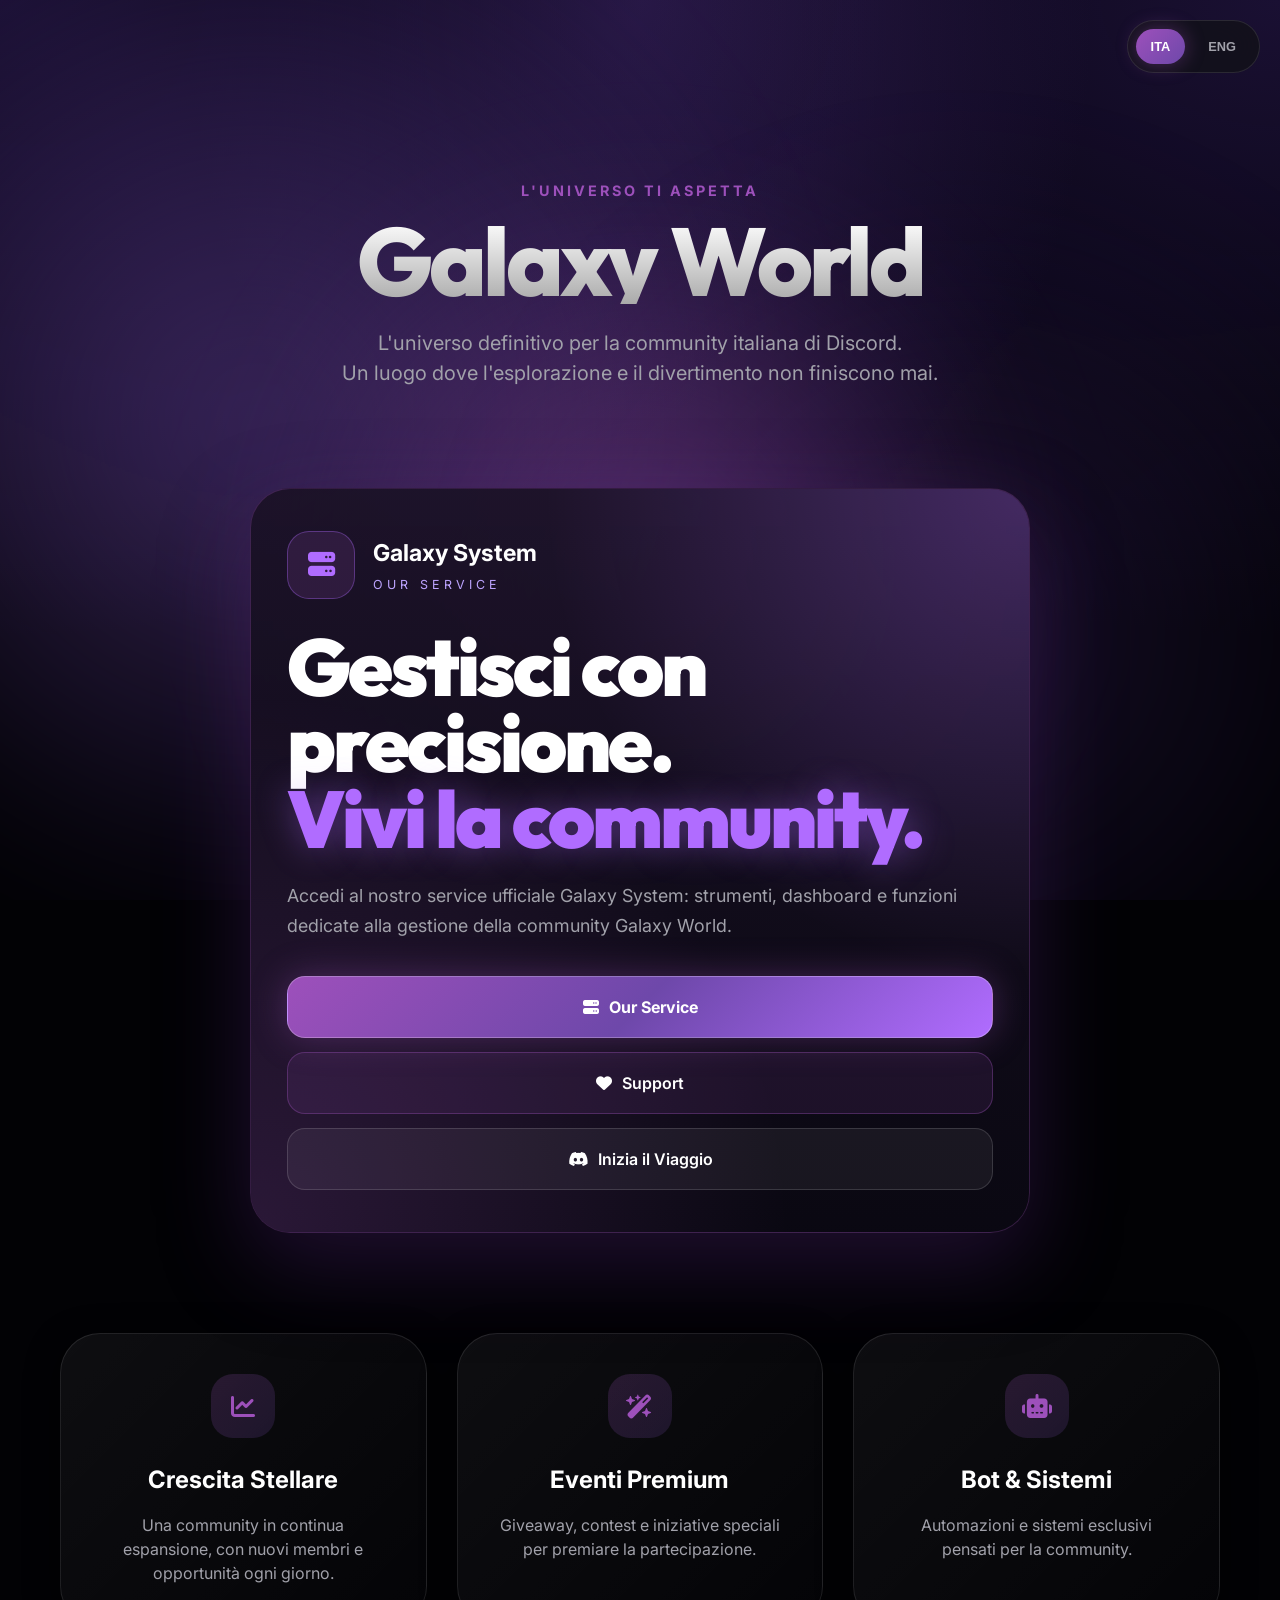
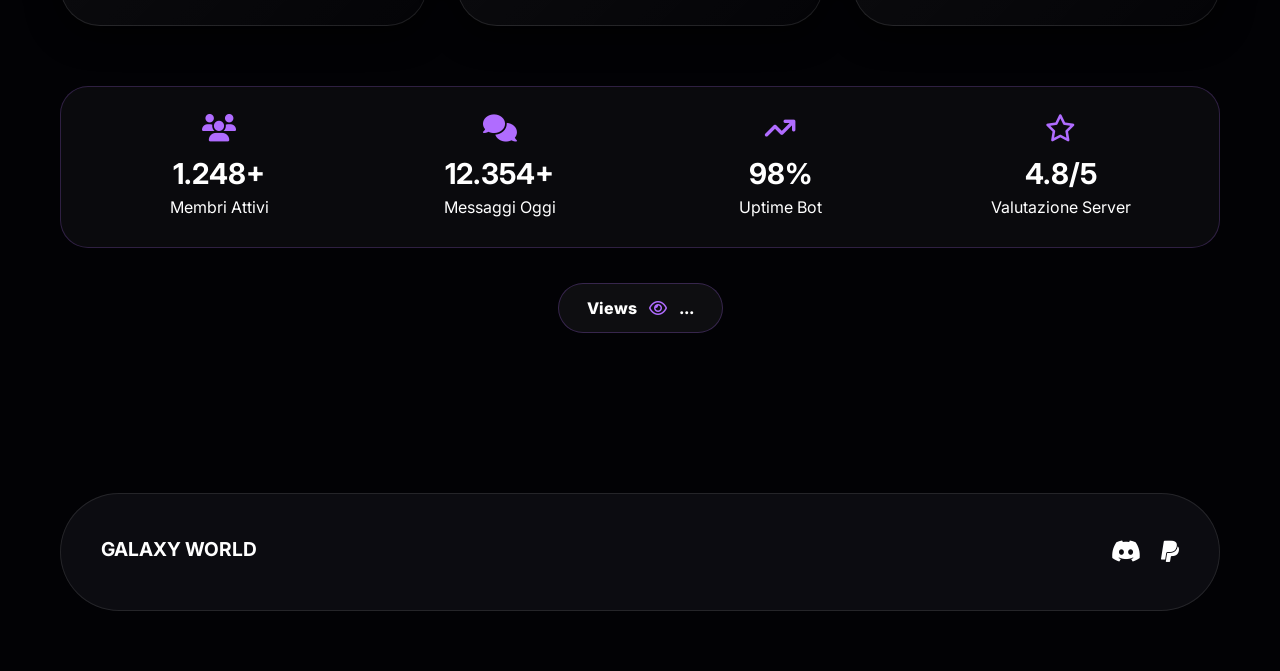
==== index.html @ 4df80464 "Update index.html" ====
<!DOCTYPE html>
<html lang="it">
<head>
    <meta charset="utf-8"/>
    <title>Galaxy World | Discord Community</title>

    <meta name="description" content="Community Discord italiana: esplora l'universo di Galaxy World.">
    <meta name="viewport" content="width=device-width,initial-scale=1,maximum-scale=1"/>
    <meta name="theme-color" content="#9d50bb"/>

    <link rel="stylesheet" href="https://cdnjs.cloudflare.com/ajax/libs/font-awesome/6.4.0/css/all.min.css"/>
    <link rel="stylesheet" href="css/style.css"/>

    <style>
        .lang-switch {
            position: fixed;
            top: 20px;
            right: 20px;
            z-index: 9999;
            display: flex;
            gap: 8px;
            padding: 8px;
            border-radius: 999px;
            background: rgba(18,18,23,0.75);
            border: 1px solid rgba(255,255,255,0.1);
            backdrop-filter: blur(25px);
            -webkit-backdrop-filter: blur(25px);
        }

        .lang-switch button {
            border: none;
            cursor: pointer;
            padding: 10px 15px;
            border-radius: 999px;
            background: transparent;
            color: var(--apple-text-muted);
            font-weight: 800;
            font-size: 0.8rem;
            transition: 0.3s ease;
        }

        .lang-switch button.active {
            background: linear-gradient(135deg,#9d50bb,#6e48aa);
            color: white;
            box-shadow: 0 0 20px rgba(157,80,187,0.4);
        }

        .service-card {
            padding: 42px 36px;
            border-radius: 40px;
            border: 1px solid rgba(157,80,187,0.28);
            max-width: 780px;
            margin: 0 auto;
            position: relative;
            overflow: hidden;
            background: linear-gradient(180deg, rgba(27,18,39,0.94), rgba(10,8,18,0.98));
            box-shadow: 0 30px 90px rgba(90,40,130,0.35);
        }

        .service-card::before {
            content: "";
            position: absolute;
            inset: 0;
            background:
                radial-gradient(circle at top right, rgba(176,108,255,0.28), transparent 45%),
                radial-gradient(circle at bottom left, rgba(157,80,187,0.22), transparent 50%);
            pointer-events: none;
        }

        .service-inner {
            position: relative;
            z-index: 2;
        }

        .service-head {
            display: flex;
            align-items: center;
            gap: 18px;
            margin-bottom: 30px;
        }

        .service-icon {
            width: 68px;
            height: 68px;
            border-radius: 22px;
            display: flex;
            align-items: center;
            justify-content: center;
            background: rgba(157,80,187,0.16);
            border: 1px solid rgba(176,108,255,0.35);
        }

        .service-icon i {
            font-size: 1.7rem;
            color: #b06cff;
        }

        .service-kicker {
            margin-top: 5px;
            color: #bda4ff;
            text-transform: uppercase;
            letter-spacing: 4px;
            font-size: 0.78rem;
        }

        .service-title {
            font-family: 'Outfit', sans-serif;
            font-size: clamp(2.6rem, 8vw, 5rem);
            line-height: 0.95;
            font-weight: 900;
            letter-spacing: -3px;
            margin-bottom: 24px;
        }

        .service-title span {
            color: #b06cff;
            text-shadow: 0 0 35px rgba(176,108,255,0.45);
        }

        .service-text {
            color: var(--apple-text-muted);
            font-size: 1.12rem;
            line-height: 1.7;
            margin-bottom: 34px;
        }

        .service-buttons {
            display: grid;
            gap: 14px;
        }

        .service-btn {
            width: 100%;
            justify-content: center;
            padding: 18px 24px;
            font-size: 1rem;
            border-radius: 18px;
        }

        .service-main {
            background: linear-gradient(135deg,#9d50bb,#6e48aa,#b06cff);
            border: 1px solid rgba(255,255,255,0.25);
            box-shadow: 0 0 35px rgba(157,80,187,0.35);
        }

        .stats-bar {
            margin-top: 60px;
            padding: 28px;
            border-radius: 28px;
            display: grid;
            grid-template-columns: repeat(auto-fit,minmax(160px,1fr));
            gap: 20px;
            border: 1px solid rgba(176,108,255,0.22);
            background: rgba(255,255,255,0.035);
        }

        .stat-item {
            text-align: center;
            color: white;
        }

        .stat-item i {
            color: #b06cff;
            font-size: 1.7rem;
            margin-bottom: 10px;
        }

        .stat-item strong {
            display: block;
            font-size: 1.8rem;
        }

        .views-pill {
            margin: 35px auto 0;
            width: fit-content;
            padding: 12px 28px;
            border-radius: 999px;
            background: rgba(255,255,255,0.05);
            border: 1px solid rgba(176,108,255,0.25);
            color: white;
            display: flex;
            align-items: center;
            gap: 12px;
            font-weight: 800;
        }

        @media (max-width:768px) {
            .lang-switch {
                top: 14px;
                right: 14px;
            }

            .service-card {
                padding: 34px 24px;
            }

            .service-title {
                letter-spacing: -2px;
            }
        }
    </style>
</head>

<body>

    <!-- Language Switch -->
    <div class="lang-switch">
        <button id="lang-it" class="active">ITA</button>
        <button id="lang-en">ENG</button>
    </div>

    <!-- Background -->
    <div class="bg-mesh">
        <div class="bg-circle circle-1"></div>
        <div class="bg-circle circle-2"></div>
        <div class="bg-circle circle-3"></div>
    </div>

    <main class="container">

        <!-- HERO -->
        <section class="text-center mt-100 fade-up" style="animation-delay:0.3s;padding-top:80px;">

            <p id="hero-kicker"
               style="color:var(--apple-purple);font-weight:700;text-transform:uppercase;letter-spacing:3px;font-size:0.9rem;margin-bottom:1rem;">
                L'universo ti aspetta
            </p>

            <h1>Galaxy World</h1>

            <p id="hero-lead" class="lead">
                L'universo definitivo per la community italiana di Discord.
                <br>
                Un luogo dove l'esplorazione e il divertimento non finiscono mai.
            </p>
        </section>

        <!-- SERVICE -->
        <section class="mt-100 fade-up" style="animation-delay:0.4s;">

            <div class="service-card">

                <div class="service-inner">

                    <div class="service-head">

                        <div class="service-icon">
                            <i class="fa-solid fa-server"></i>
                        </div>

                        <div>
                            <h3 style="font-size:1.45rem;margin:0;">Galaxy System</h3>
                            <p class="service-kicker">Our Service</p>
                        </div>

                    </div>

                    <h2 id="service-title" class="service-title">
                        Gestisci con precisione.
                        <br>
                        <span>Vivi la community.</span>
                    </h2>

                    <p id="service-text" class="service-text">
                        Accedi al nostro service ufficiale Galaxy System:
                        strumenti, dashboard e funzioni dedicate alla gestione della community Galaxy World.
                    </p>

                    <div class="service-buttons">

                        <a href="https://galaxy-system.thetubes.net"
                           target="_blank"
                           class="btn-primary service-btn service-main">

                            <i class="fa-solid fa-server" style="margin-right:10px;"></i>
                            Our Service
                        </a>

                        <a href="donazioni.html"
                           class="btn-secondary service-btn"
                           style="background:rgba(157,80,187,0.12);border:1px solid rgba(157,80,187,0.35);">

                            <i class="fa-solid fa-heart" style="margin-right:10px;"></i>
                            Support
                        </a>

                        <a id="journey-btn"
                           href="https://discord.gg/KxhZWFJvDE"
                           class="btn-secondary service-btn"
                           style="background:rgba(255,255,255,0.06);border:1px solid rgba(255,255,255,0.14);">

                            <i class="fa-brands fa-discord" style="margin-right:10px;"></i>
                            Inizia il Viaggio
                        </a>

                    </div>

                </div>

            </div>

        </section>

        <!-- FEATURES -->
        <section class="mt-100 fade-up" style="animation-delay:0.5s;padding-bottom:100px;">

            <div style="display:grid;grid-template-columns:repeat(auto-fit,minmax(300px,1fr));gap:30px;">

                <div class="glass-premium feature-card">

                    <div class="icon-wrapper">
                        <i class="fa-solid fa-chart-line"></i>
                    </div>

                    <h3 id="feature-1-title" style="font-size:1.5rem;margin-bottom:15px;">
                        Crescita Stellare
                    </h3>

                    <p id="feature-1-text" style="color:var(--apple-text-muted);">
                        Una community in continua espansione, con nuovi membri e opportunità ogni giorno.
                    </p>

                </div>

                <div class="glass-premium feature-card">

                    <div class="icon-wrapper">
                        <i class="fa-solid fa-wand-magic-sparkles"></i>
                    </div>

                    <h3 id="feature-2-title" style="font-size:1.5rem;margin-bottom:15px;">
                        Eventi Premium
                    </h3>

                    <p id="feature-2-text" style="color:var(--apple-text-muted);">
                        Giveaway, contest e iniziative speciali per premiare la partecipazione.
                    </p>

                </div>

                <div class="glass-premium feature-card">

                    <div class="icon-wrapper">
                        <i class="fa-solid fa-robot"></i>
                    </div>

                    <h3 id="feature-3-title" style="font-size:1.5rem;margin-bottom:15px;">
                        Bot & Sistemi
                    </h3>

                    <p id="feature-3-text" style="color:var(--apple-text-muted);">
                        Automazioni e sistemi esclusivi pensati per la community.
                    </p>

                </div>

            </div>

            <!-- STATS -->
            <div class="stats-bar">

                <div class="stat-item">
                    <i class="fa-solid fa-users"></i>
                    <strong>1.248+</strong>
                    <span id="stat-members">Membri Attivi</span>
                </div>

                <div class="stat-item">
                    <i class="fa-solid fa-comments"></i>
                    <strong>12.354+</strong>
                    <span id="stat-messages">Messaggi Oggi</span>
                </div>

                <div class="stat-item">
                    <i class="fa-solid fa-arrow-trend-up"></i>
                    <strong>98%</strong>
                    <span id="stat-uptime">Uptime Bot</span>
                </div>

                <div class="stat-item">
                    <i class="fa-regular fa-star"></i>
                    <strong>4.8/5</strong>
                    <span id="stat-rating">Valutazione Server</span>
                </div>

            </div>

            <!-- VIEWS -->
            <div class="views-pill">
                <span>Views</span>

                <i class="fa-regular fa-eye" style="color:#b06cff;"></i>

                <span id="busuanzi_container_site_pv">
                    <span id="busuanzi_value_site_pv">...</span>
                </span>
            </div>

        </section>

    </main>

    <!-- FOOTER -->
    <footer class="fade-up" style="animation-delay:0.7s;padding:60px 0;">

        <div class="container">

            <div class="glass"
                 style="padding:40px;display:flex;justify-content:space-between;align-items:center;flex-wrap:wrap;gap:20px;">

                <div>
                    <h4 style="font-size:1.2rem;margin-bottom:5px;">GALAXY WORLD</h4>
                </div>

                <div style="display:flex;gap:20px;">

                    <a href="https://discord.gg/KxhZWFJvDE"
                       style="color:white;font-size:1.5rem;">
                        <i class="fa-brands fa-discord"></i>
                    </a>

                    <a href="https://paypal.me/giovannipasulo"
                       style="color:white;font-size:1.5rem;">
                        <i class="fa-brands fa-paypal"></i>
                    </a>

                </div>

            </div>

        </div>

    </footer>

    <!-- GAME -->
    <div id="game-container" class="game-overlay">

        <canvas id="game-canvas"></canvas>

        <div id="game-modal" class="glass-premium">
            <h2>GAME OVER</h2>

            <p>Inserisci 3 lettere per la gloria:</p>

            <input type="text"
                   id="player-name"
                   maxlength="3"
                   placeholder="GXY">

            <button id="submit-score-btn" class="btn-primary">
                INVIA
            </button>
        </div>

    </div>

    <!-- BUSUANZI REAL VIEWS -->
    <script async src="//busuanzi.ibruce.info/busuanzi/2.3/busuanzi.pure.mini.js"></script>

    <script src="js/game.js?v=7"></script>

    <script>
        const translations = {
            it: {
                kicker: "L'universo ti aspetta",
                lead: "L'universo definitivo per la community italiana di Discord.<br>Un luogo dove l'esplorazione e il divertimento non finiscono mai.",
                serviceTitle: "Gestisci con precisione.<br><span>Vivi la community.</span>",
                serviceText: "Accedi al nostro service ufficiale Galaxy System: strumenti, dashboard e funzioni dedicate alla gestione della community Galaxy World.",
                journey: '<i class="fa-brands fa-discord" style="margin-right:10px;"></i> Inizia il Viaggio',
                f1t: "Crescita Stellare",
                f1d: "Una community in continua espansione, con nuovi membri e opportunità ogni giorno.",
                f2t: "Eventi Premium",
                f2d: "Giveaway, contest e iniziative speciali per premiare la partecipazione.",
                f3t: "Bot & Sistemi",
                f3d: "Automazioni e sistemi esclusivi pensati per la community.",
                members: "Membri Attivi",
                messages: "Messaggi Oggi",
                uptime: "Uptime Bot",
                rating: "Valutazione Server"
            },

            en: {
                kicker: "The universe is waiting",
                lead: "The ultimate universe for the Italian Discord community.<br>A place where exploration and fun never end.",
                serviceTitle: "Manage with precision.<br><span>Live the community.</span>",
                serviceText: "Access our official Galaxy System service: tools, dashboards and exclusive functions for managing the Galaxy World community.",
                journey: '<i class="fa-brands fa-discord" style="margin-right:10px;"></i> Start the Journey',
                f1t: "Stellar Growth",
                f1d: "A constantly expanding community with new members and opportunities every day.",
                f2t: "Premium Events",
                f2d: "Giveaways, contests and special initiatives to reward participation.",
                f3t: "Bots & Systems",
                f3d: "Automations and exclusive systems designed for the community.",
                members: "Active Members",
                messages: "Messages Today",
                uptime: "Bot Uptime",
                rating: "Server Rating"
            }
        };

        function setLanguage(lang) {
            localStorage.setItem('galaxy_lang', lang);

            document.getElementById('lang-it').classList.toggle('active', lang === 'it');
            document.getElementById('lang-en').classList.toggle('active', lang === 'en');

            const t = translations[lang];

            document.getElementById('hero-kicker').innerHTML = t.kicker;
            document.getElementById('hero-lead').innerHTML = t.lead;
            document.getElementById('service-title').innerHTML = t.serviceTitle;
            document.getElementById('service-text').innerHTML = t.serviceText;
            document.getElementById('journey-btn').innerHTML = t.journey;

            document.getElementById('feature-1-title').innerHTML = t.f1t;
            document.getElementById('feature-1-text').innerHTML = t.f1d;

            document.getElementById('feature-2-title').innerHTML = t.f2t;
            document.getElementById('feature-2-text').innerHTML = t.f2d;

            document.getElementById('feature-3-title').innerHTML = t.f3t;
            document.getElementById('feature-3-text').innerHTML = t.f3d;

            document.getElementById('stat-members').innerHTML = t.members;
            document.getElementById('stat-messages').innerHTML = t.messages;
            document.getElementById('stat-uptime').innerHTML = t.uptime;
            document.getElementById('stat-rating').innerHTML = t.rating;
        }

        document.getElementById('lang-it').addEventListener('click', () => setLanguage('it'));
        document.getElementById('lang-en').addEventListener('click', () => setLanguage('en'));

        setLanguage(localStorage.getItem('galaxy_lang') || 'it');
    </script>

</body>
</html>
---- css/style.css ----
@import url('https://fonts.googleapis.com/css2?family=Inter:wght@300;400;500;600;700;800&family=Outfit:wght@400;600;800&display=swap');

:root {
    --apple-purple: #9d50bb;
    --apple-purple-vibrant: #6e48aa;
    --apple-purple-dark: #2d1b4e;
    --apple-bg: #020205;
    --apple-glass: rgba(18, 18, 23, 0.7);
    --apple-glass-border: rgba(255, 255, 255, 0.1);
    --apple-text-main: #ffffff;
    --apple-text-muted: #a1a1aa;
}

* {
    margin: 0;
    padding: 0;
    box-sizing: border-box;
}

body {
    background-color: var(--apple-bg);
    color: var(--apple-text-main);
    font-family: 'Inter', -apple-system, BlinkMacSystemFont, "Segoe UI", Roboto, Helvetica, Arial, sans-serif;
    overflow-x: hidden;
    line-height: 1.5;
}

/* Dynamic Mesh Background */
.bg-mesh {
    position: fixed;
    top: 0;
    left: 0;
    width: 100%;
    height: 100%;
    z-index: -1;
    overflow: hidden;
    background: radial-gradient(at 0% 0%, #1a1033 0, transparent 50%), 
                radial-gradient(at 50% 0%, #2d1b4e 0, transparent 50%), 
                radial-gradient(at 100% 0%, #1a1033 0, transparent 50%);
}

.bg-circle {
    position: absolute;
    border-radius: 50%;
    filter: blur(80px);
    opacity: 0.5;
    animation: liquid 20s infinite alternate ease-in-out;
}

.circle-1 {
    width: 80vw;
    height: 80vw;
    background: radial-gradient(circle, #6e48aa 0%, transparent 70%);
    top: -10%;
    left: -20%;
}

.circle-2 {
    width: 70vw;
    height: 70vw;
    background: radial-gradient(circle, #2d1b4e 0%, transparent 70%);
    bottom: -20%;
    right: -10%;
    animation-delay: -5s;
}

.circle-3 {
    width: 60vw;
    height: 60vw;
    background: radial-gradient(circle, #9d50bb 0%, transparent 70%);
    top: 20%;
    right: 20%;
    animation-delay: -10s;
}

@keyframes liquid {
    0% { transform: translate(0, 0) rotate(0deg) scale(1); }
    33% { transform: translate(5%, 10%) rotate(10deg) scale(1.1); }
    66% { transform: translate(-5%, 5%) rotate(-10deg) scale(0.9); }
    100% { transform: translate(0, 0) rotate(0deg) scale(1); }
}

/* Glassmorphism */
.glass {
    background: var(--apple-glass);
    backdrop-filter: blur(30px);
    -webkit-backdrop-filter: blur(30px);
    border: 1px solid var(--apple-glass-border);
    border-radius: 100px;
}

.glass-premium {
    background: linear-gradient(135deg, rgba(255, 255, 255, 0.05), rgba(255, 255, 255, 0.01));
    backdrop-filter: blur(40px);
    -webkit-backdrop-filter: blur(40px);
    border: 1px solid rgba(255, 255, 255, 0.1);
    box-shadow: 0 8px 32px 0 rgba(0, 0, 0, 0.8);
    border-radius: 40px;
}

/* Buttons */
.btn-primary {
    background: linear-gradient(135deg, var(--apple-purple), var(--apple-purple-vibrant));
    color: white;
    padding: 16px 36px;
    border-radius: 100px;
    font-weight: 700;
    text-decoration: none;
    display: inline-flex;
    align-items: center;
    justify-content: center;
    transition: all 0.4s cubic-bezier(0.16, 1, 0.3, 1);
    border: none;
    box-shadow: 0 10px 25px rgba(157, 80, 187, 0.4);
}

.btn-primary:hover {
    transform: translateY(-2px) scale(1.02);
    box-shadow: 0 8px 25px rgba(157, 80, 187, 0.5);
}

.btn-secondary {
    background: rgba(255, 255, 255, 0.05);
    color: white;
    padding: 16px 36px;
    border-radius: 100px;
    font-weight: 600;
    text-decoration: none;
    display: inline-flex;
    align-items: center;
    justify-content: center;
    transition: all 0.3s ease;
    border: 1px solid rgba(255, 255, 255, 0.1);
}

.btn-secondary:hover {
    background: rgba(255, 255, 255, 0.1);
    transform: translateY(-2px);
}

/* Animations */
.fade-up {
    animation: fadeUp 1s cubic-bezier(0.16, 1, 0.3, 1) forwards;
    opacity: 0;
}

@keyframes fadeUp {
    from { opacity: 0; transform: translateY(30px); }
    to { opacity: 1; transform: translateY(0); }
}

/* Header */
header {
    position: fixed;
    top: 20px;
    left: 50%;
    transform: translateX(-50%);
    width: auto;
    max-width: 95%;
    z-index: 1000;
}

.nav-pill {
    padding: 8px 12px 8px 32px;
    display: flex;
    justify-content: center;
    align-items: center;
    gap: 20px;
    background: linear-gradient(180deg, rgba(255, 255, 255, 0.08) 0%, rgba(255, 255, 255, 0.02) 100%);
    box-shadow: 0 10px 30px rgba(0, 0, 0, 0.5), inset 0 0 0 1px rgba(255, 255, 255, 0.05);
}

.nav-links a {
    color: var(--apple-text-muted);
    text-decoration: none;
    font-size: 14px;
    font-weight: 500;
    margin: 0 15px;
    transition: color 0.3s ease;
}

.nav-links a:hover {
    color: var(--apple-text-main);
}

.nav-links a i {
    margin-right: 6px;
    opacity: 0.8;
}

/* Typography */
h1 {
    font-family: 'Outfit', sans-serif;
    font-size: clamp(3rem, 10vw, 6rem);
    font-weight: 800;
    line-height: 0.9;
    letter-spacing: -0.04em;
    margin-bottom: 24px;
    background: linear-gradient(180deg, #fff 0%, #aaa 100%);
    -webkit-background-clip: text;
    -webkit-text-fill-color: transparent;
}

p.lead {
    font-size: 1.25rem;
    color: var(--apple-text-muted);
    max-width: 600px;
    margin: 0 auto 40px;
    font-weight: 400;
}

/* Cards */
.feature-card {
    padding: 40px;
    text-align: center;
    transition: all 0.4s cubic-bezier(0.16, 1, 0.3, 1);
}

.feature-card:hover {
    transform: translateY(-10px) scale(1.02);
    border-color: rgba(255, 255, 255, 0.2);
}

.icon-wrapper {
    width: 64px;
    height: 64px;
    background: linear-gradient(135deg, rgba(157, 80, 187, 0.2), rgba(110, 72, 170, 0.2));
    border-radius: 22px;
    display: flex;
    align-items: center;
    justify-content: center;
    margin: 0 auto 24px;
    color: #9d50bb;
    font-size: 24px;
}

/* Utilities */
.container {
    max-width: 1200px;
    margin: 0 auto;
    padding: 0 20px;
}

.text-center { text-align: center; }
.mt-100 { margin-top: 100px; }
.mb-20 { margin-bottom: 20px; }

/* Responsive */
@media (max-width: 768px) {
    .nav-links { display: none; }
    h1 { font-size: 4rem; }
}

/* Secret Minigame */
.game-overlay {
    position: fixed;
    top: 0;
    left: 0;
    width: 100%;
    height: 100%;
    background: #020205;
    z-index: 2000;
    display: none;
    flex-direction: column;
}

.game-overlay.active {
    display: flex;
}

#game-canvas {
    width: 100%;
    height: 100%;
    display: block;
}

.game-controls-hint {
    position: absolute;
    bottom: 40px;
    left: 50%;
    transform: translateX(-50%);
    background: rgba(157, 80, 187, 0.1);
    backdrop-filter: blur(10px);
    padding: 20px 40px;
    border-radius: 30px;
    border: 1px solid rgba(255, 255, 255, 0.1);
    text-align: center;
    pointer-events: none;
    z-index: 2001;
}

.game-controls-hint p {
    margin: 5px 0;
    font-size: 0.8rem;
    letter-spacing: 1px;
    color: var(--apple-text-muted);
}

.game-controls-hint b {
    color: var(--apple-purple);
}

#game-modal {
    position: absolute;
    top: 50%;
    left: 50%;
    transform: translate(-50%, -50%);
    padding: 40px;
    text-align: center;
    display: none;
    z-index: 2005;
    width: 300px;
}

#game-modal.active {
    display: block;
}

#game-modal h2 {
    font-family: 'Outfit', sans-serif;
    color: var(--apple-purple);
    margin-bottom: 10px;
}

#game-modal input {
    background: rgba(255, 255, 255, 0.05);
    border: 1px solid rgba(255, 255, 255, 0.1);
    color: white;
    padding: 10px;
    width: 80px;
    text-align: center;
    font-size: 1.5rem;
    margin: 20px 0;
    text-transform: uppercase;
    border-radius: 10px;
}

#game-modal button {
    width: 100%;
}

@keyframes live-pulse {
    0% { transform: scale(1); opacity: 1; box-shadow: 0 0 0 0 rgba(46, 204, 113, 0.4); }
    70% { transform: scale(1.1); opacity: 0.8; box-shadow: 0 0 0 8px rgba(46, 204, 113, 0); }
    100% { transform: scale(1); opacity: 1; box-shadow: 0 0 0 0 rgba(46, 204, 113, 0); }
}

.live-dot-active {
    animation: live-pulse 2s infinite;
}
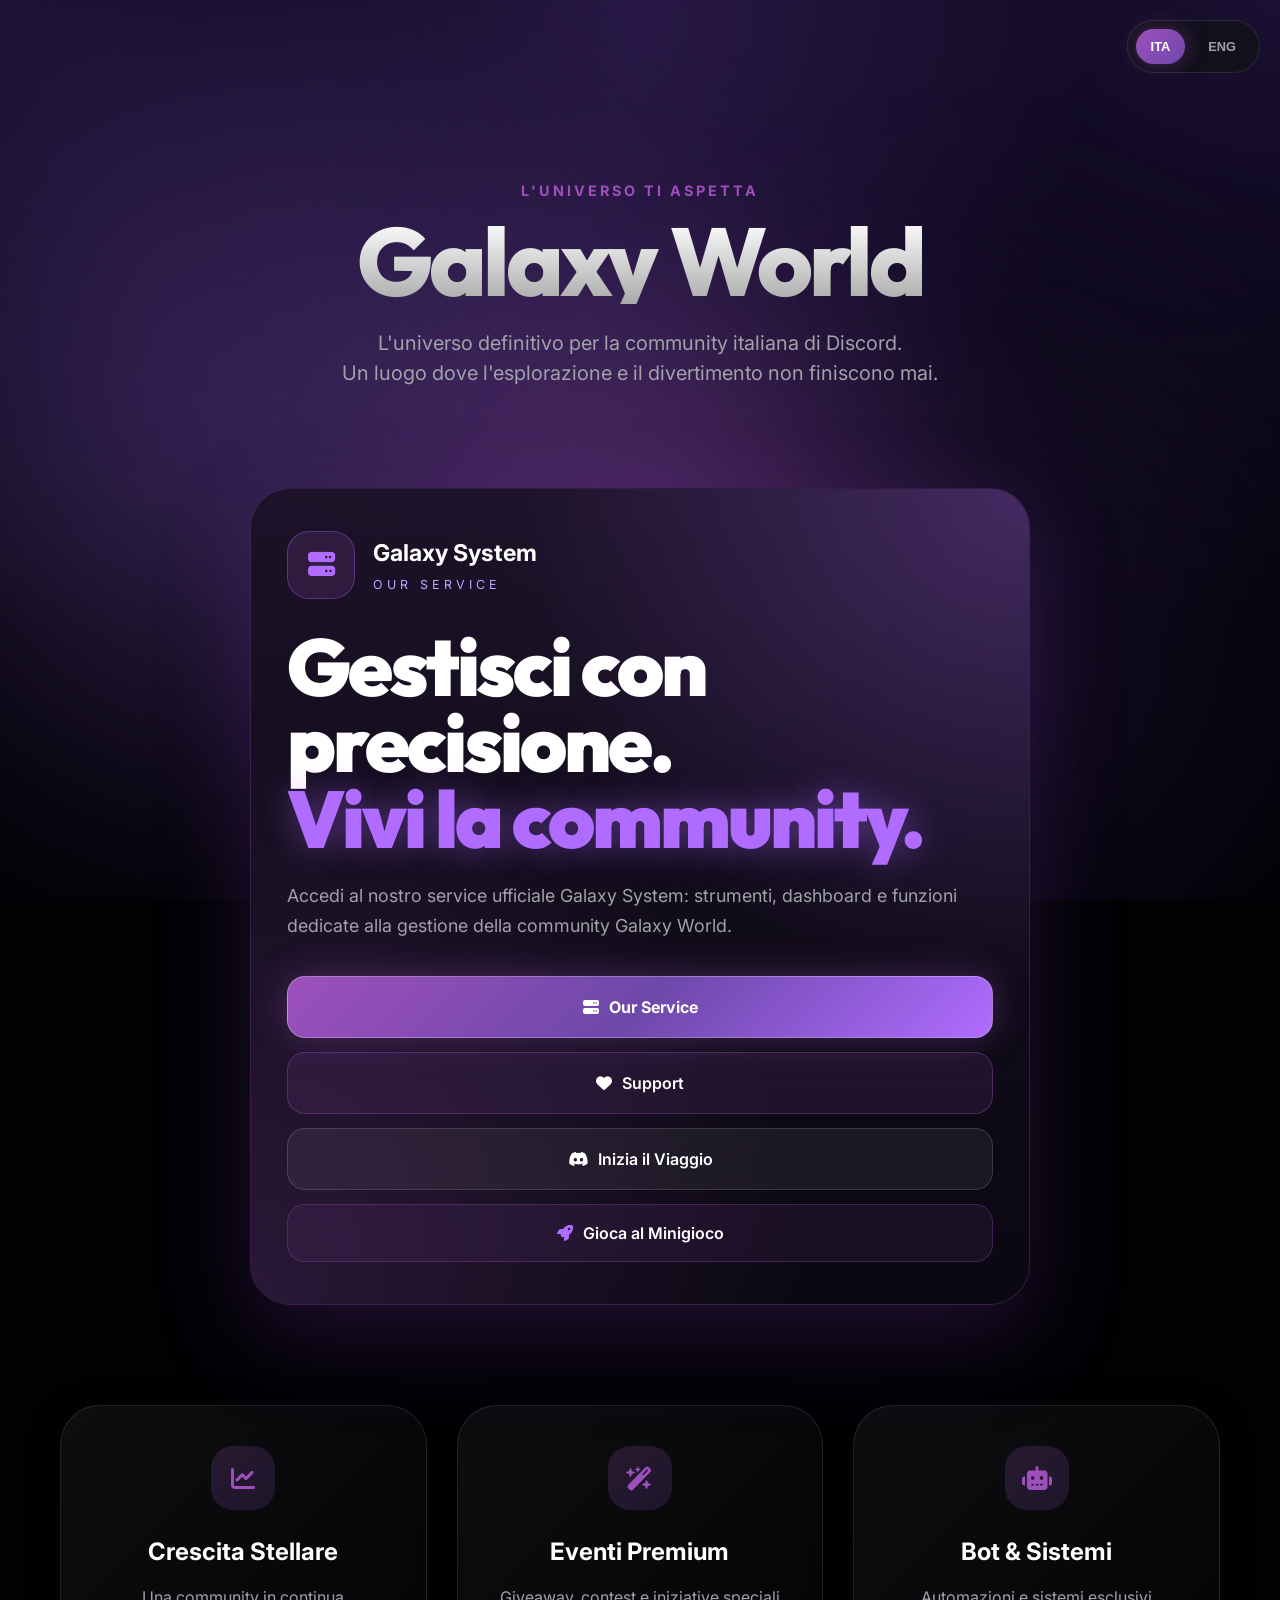
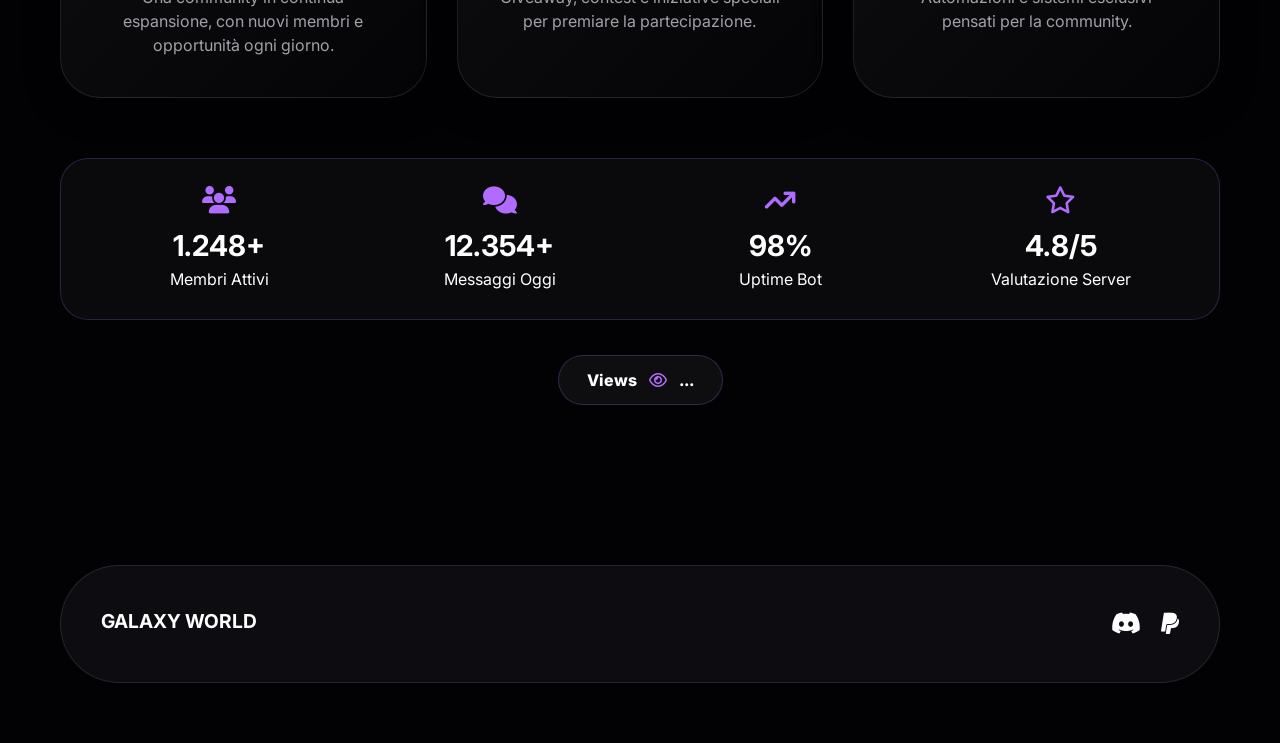
==== commit b58b7204: "feat: add visible minigame button to service card" ====
--- a/index.html
+++ b/index.html
@@ -292,6 +292,14 @@
                             <i class="fa-brands fa-discord" style="margin-right:10px;"></i>
                             Inizia il Viaggio
                         </a>
+
+                        <button
+                            onclick="document.getElementById('game-container').classList.add('active'); if(!window._gameStarted){window._gameStarted=true; new SpaceGame('game-canvas').start();}"
+                            class="btn-secondary service-btn"
+                            style="background:rgba(157,80,187,0.1);border:1px solid rgba(157,80,187,0.3);cursor:pointer;font-family:inherit;font-size:1rem;color:white;">
+                            <i class="fa-solid fa-rocket" style="margin-right:10px;color:#b06cff;"></i>
+                            <span id="game-btn-label">Gioca al Minigioco</span>
+                        </button>
 
                     </div>
 
@@ -476,7 +484,8 @@
                 members: "Membri Attivi",
                 messages: "Messaggi Oggi",
                 uptime: "Uptime Bot",
-                rating: "Valutazione Server"
+                rating: "Valutazione Server",
+                game: "Gioca al Minigioco"
             },
 
             en: {
@@ -494,7 +503,8 @@
                 members: "Active Members",
                 messages: "Messages Today",
                 uptime: "Bot Uptime",
-                rating: "Server Rating"
+                rating: "Server Rating",
+                game: "Play Minigame"
             }
         };
 
@@ -511,6 +521,7 @@
             document.getElementById('service-title').innerHTML = t.serviceTitle;
             document.getElementById('service-text').innerHTML = t.serviceText;
             document.getElementById('journey-btn').innerHTML = t.journey;
+            document.getElementById('game-btn-label').innerHTML = t.game;
 
             document.getElementById('feature-1-title').innerHTML = t.f1t;
             document.getElementById('feature-1-text').innerHTML = t.f1d;
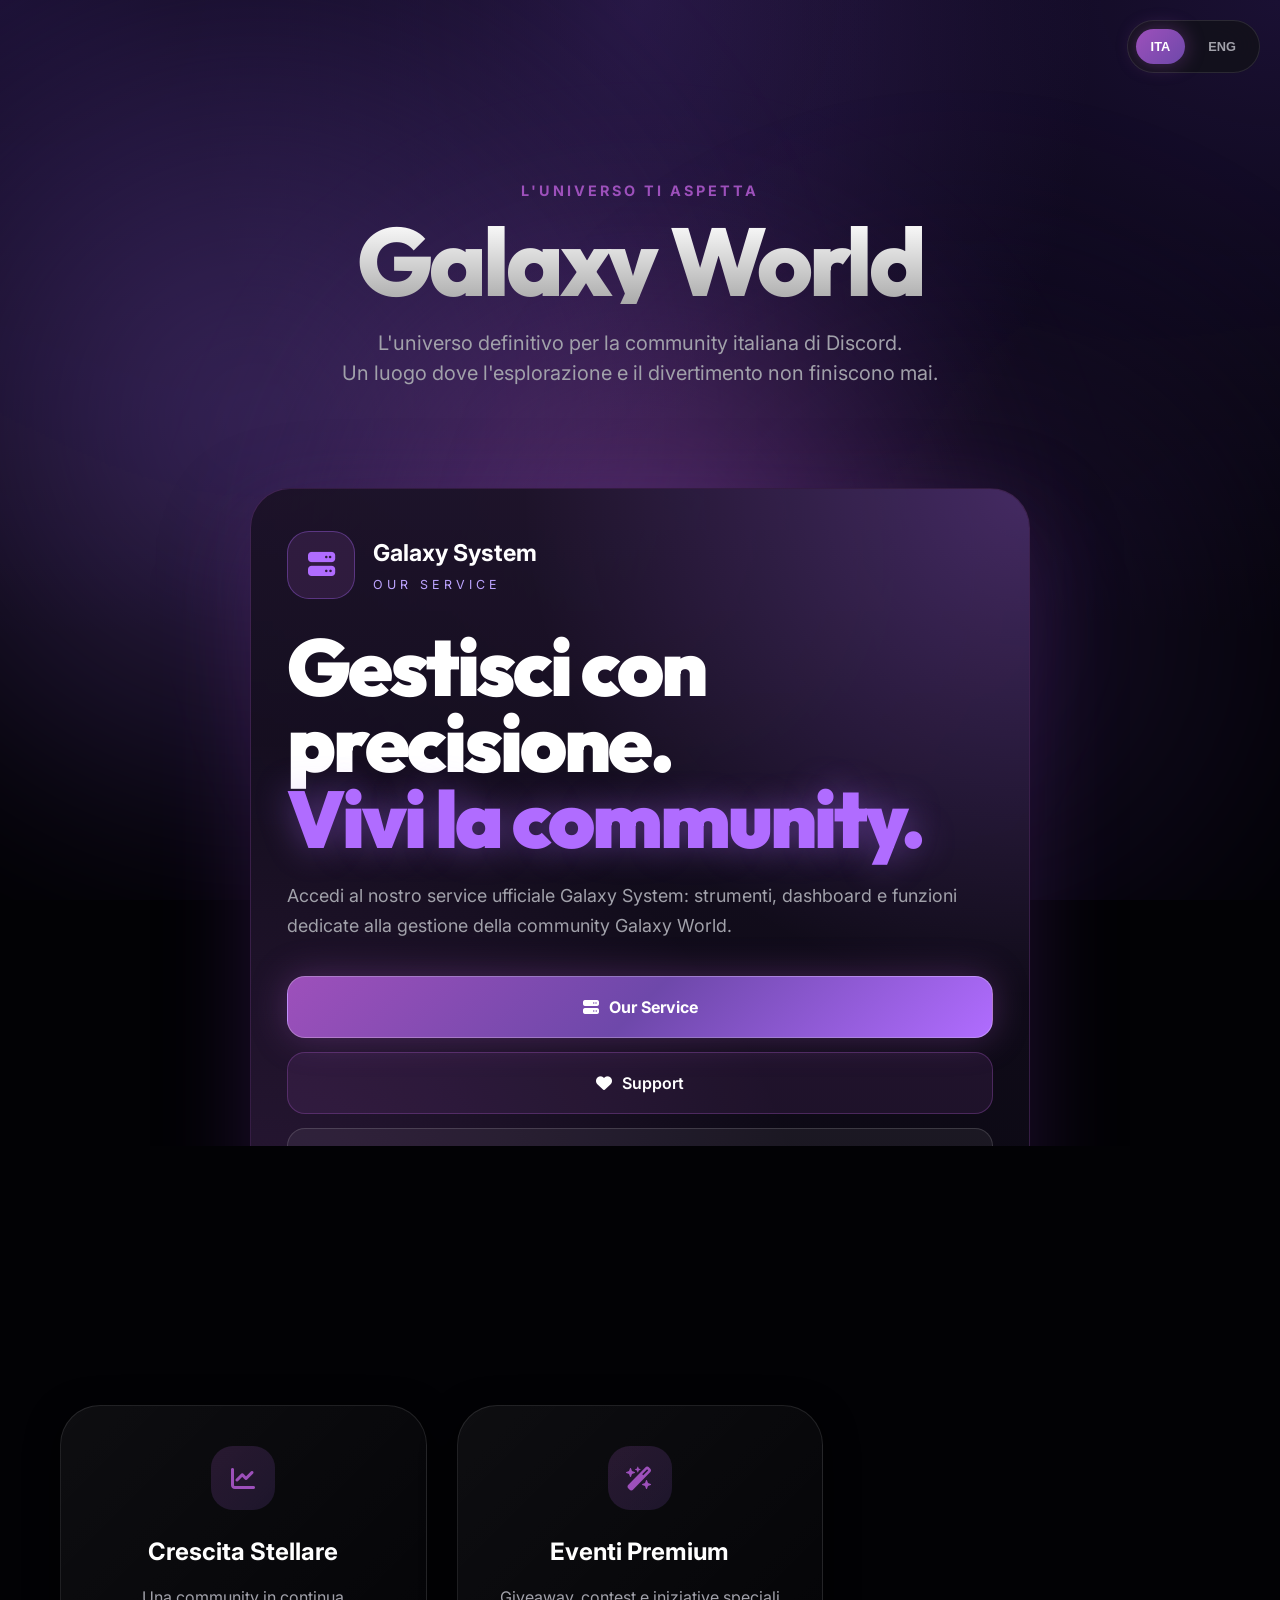
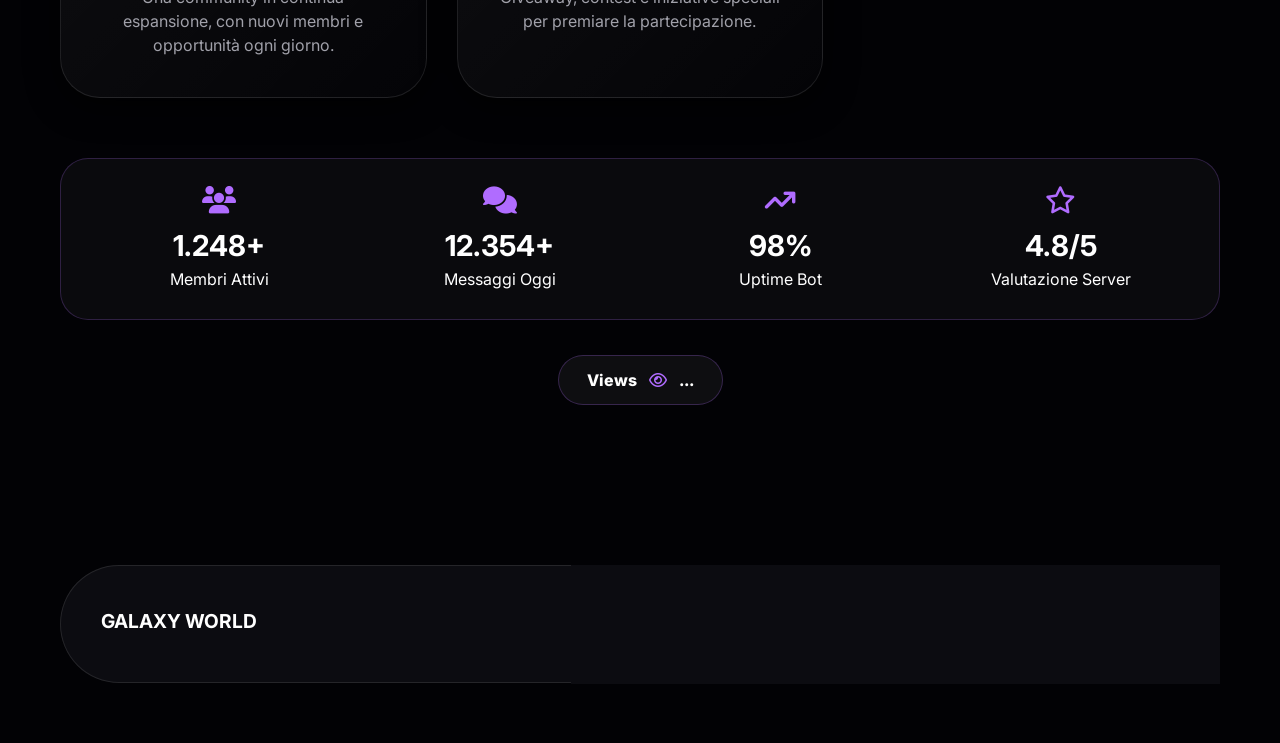
==== commit fe74c920: "fix: add missing secret-trigger element so game.js loads correctly" ====
--- a/index.html
+++ b/index.html
@@ -439,6 +439,9 @@
         </div>
 
     </footer>
+
+    <!-- Secret trigger (Easter egg, kept for compatibility) -->
+    <span id="secret-trigger" style="display:none;"></span>
 
     <!-- GAME -->
     <div id="game-container" class="game-overlay">
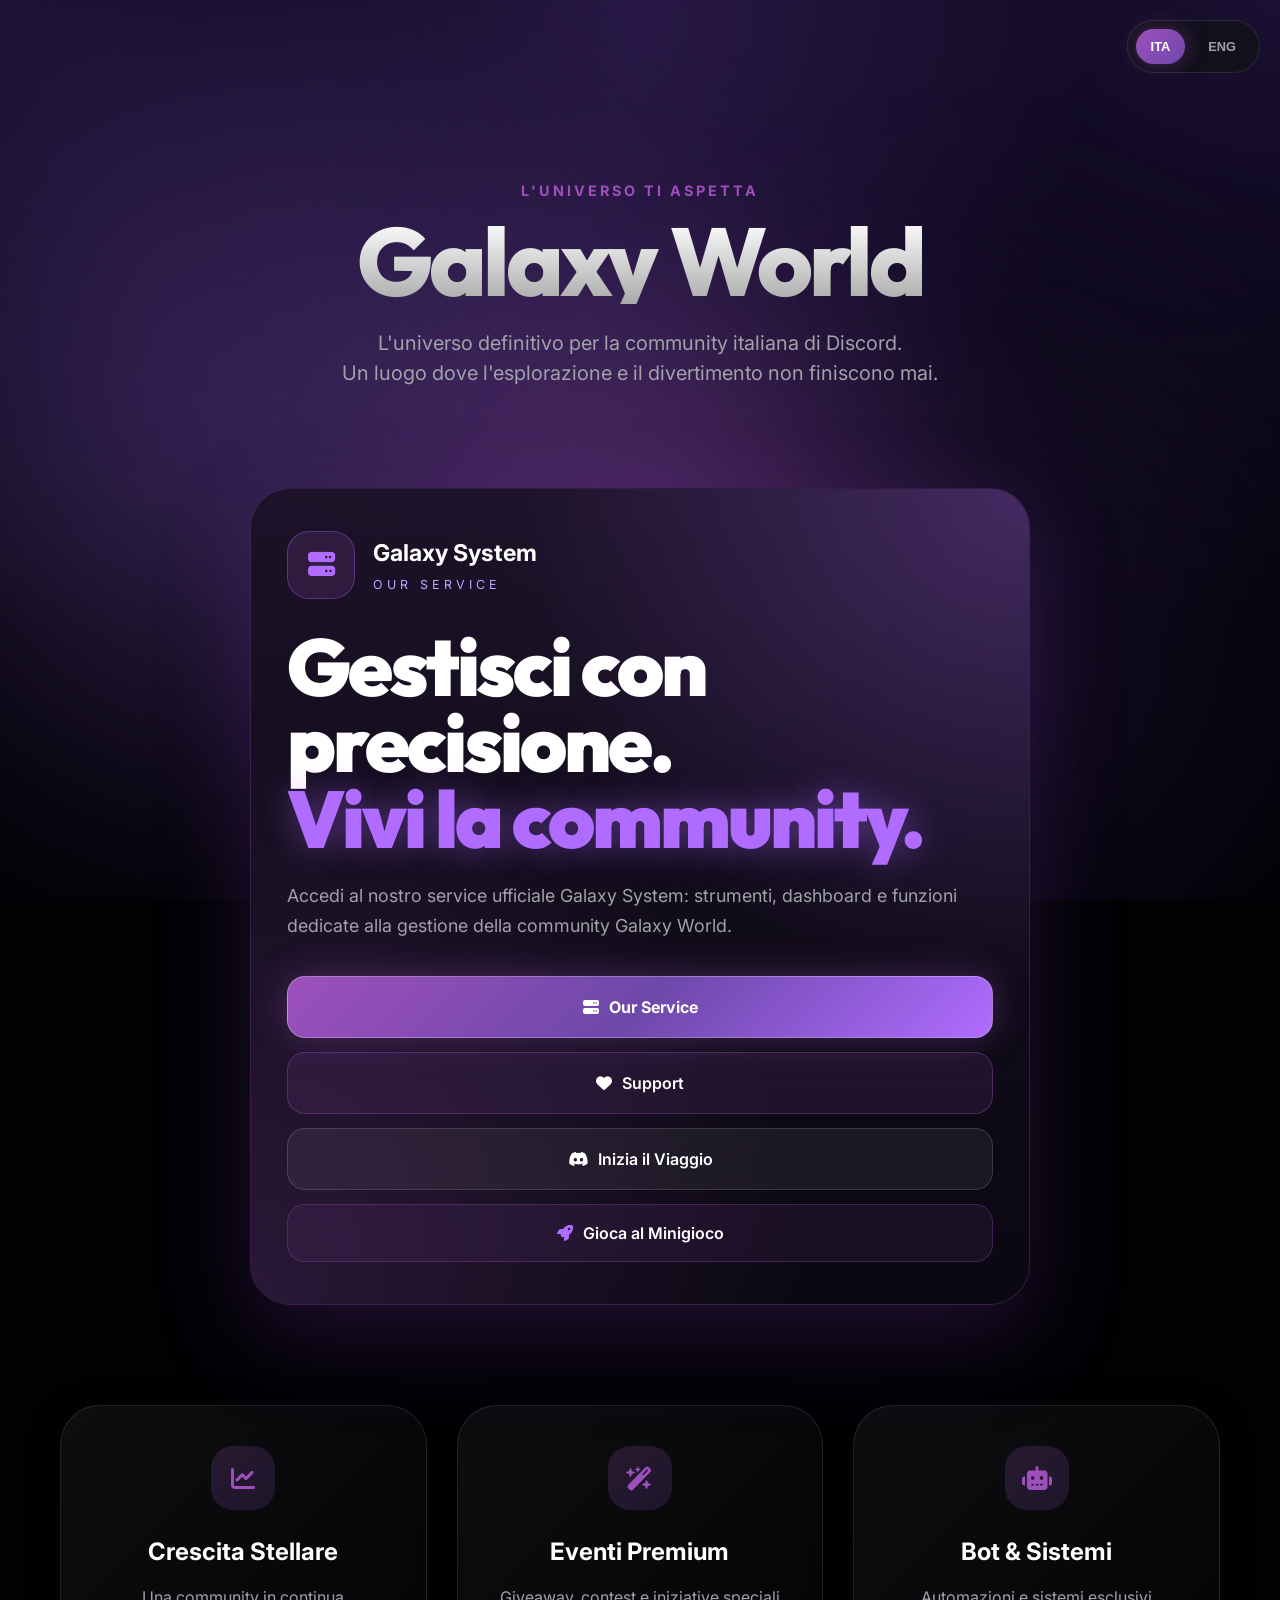
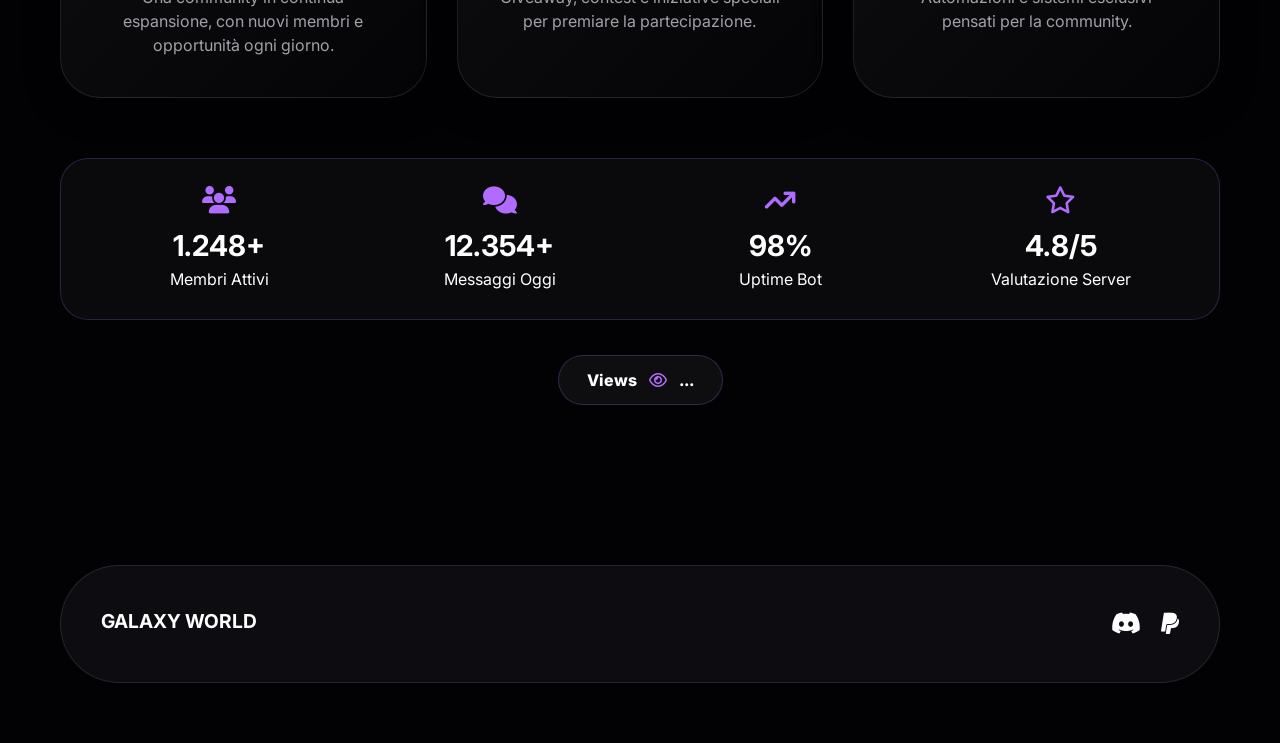
==== commit 54a17a71: "Update index.html" ====
--- a/index.html
+++ b/index.html
@@ -294,7 +294,15 @@
                         </a>
 
                         <button
-                            onclick="document.getElementById('game-container').classList.add('active'); if(!window._gameStarted){window._gameStarted=true; new SpaceGame('game-canvas').start();}"
+                            onclick="
+                                const container = document.getElementById('game-container');
+                                container.classList.add('active');
+ 
+                                if (!window.currentGame) {
+                                window.currentGame = new SpaceGame('game-canvas');
+                                }
+                                window.currentGame.start();
+                            "
                             class="btn-secondary service-btn"
                             style="background:rgba(157,80,187,0.1);border:1px solid rgba(157,80,187,0.3);cursor:pointer;font-family:inherit;font-size:1rem;color:white;">
                             <i class="fa-solid fa-rocket" style="margin-right:10px;color:#b06cff;"></i>
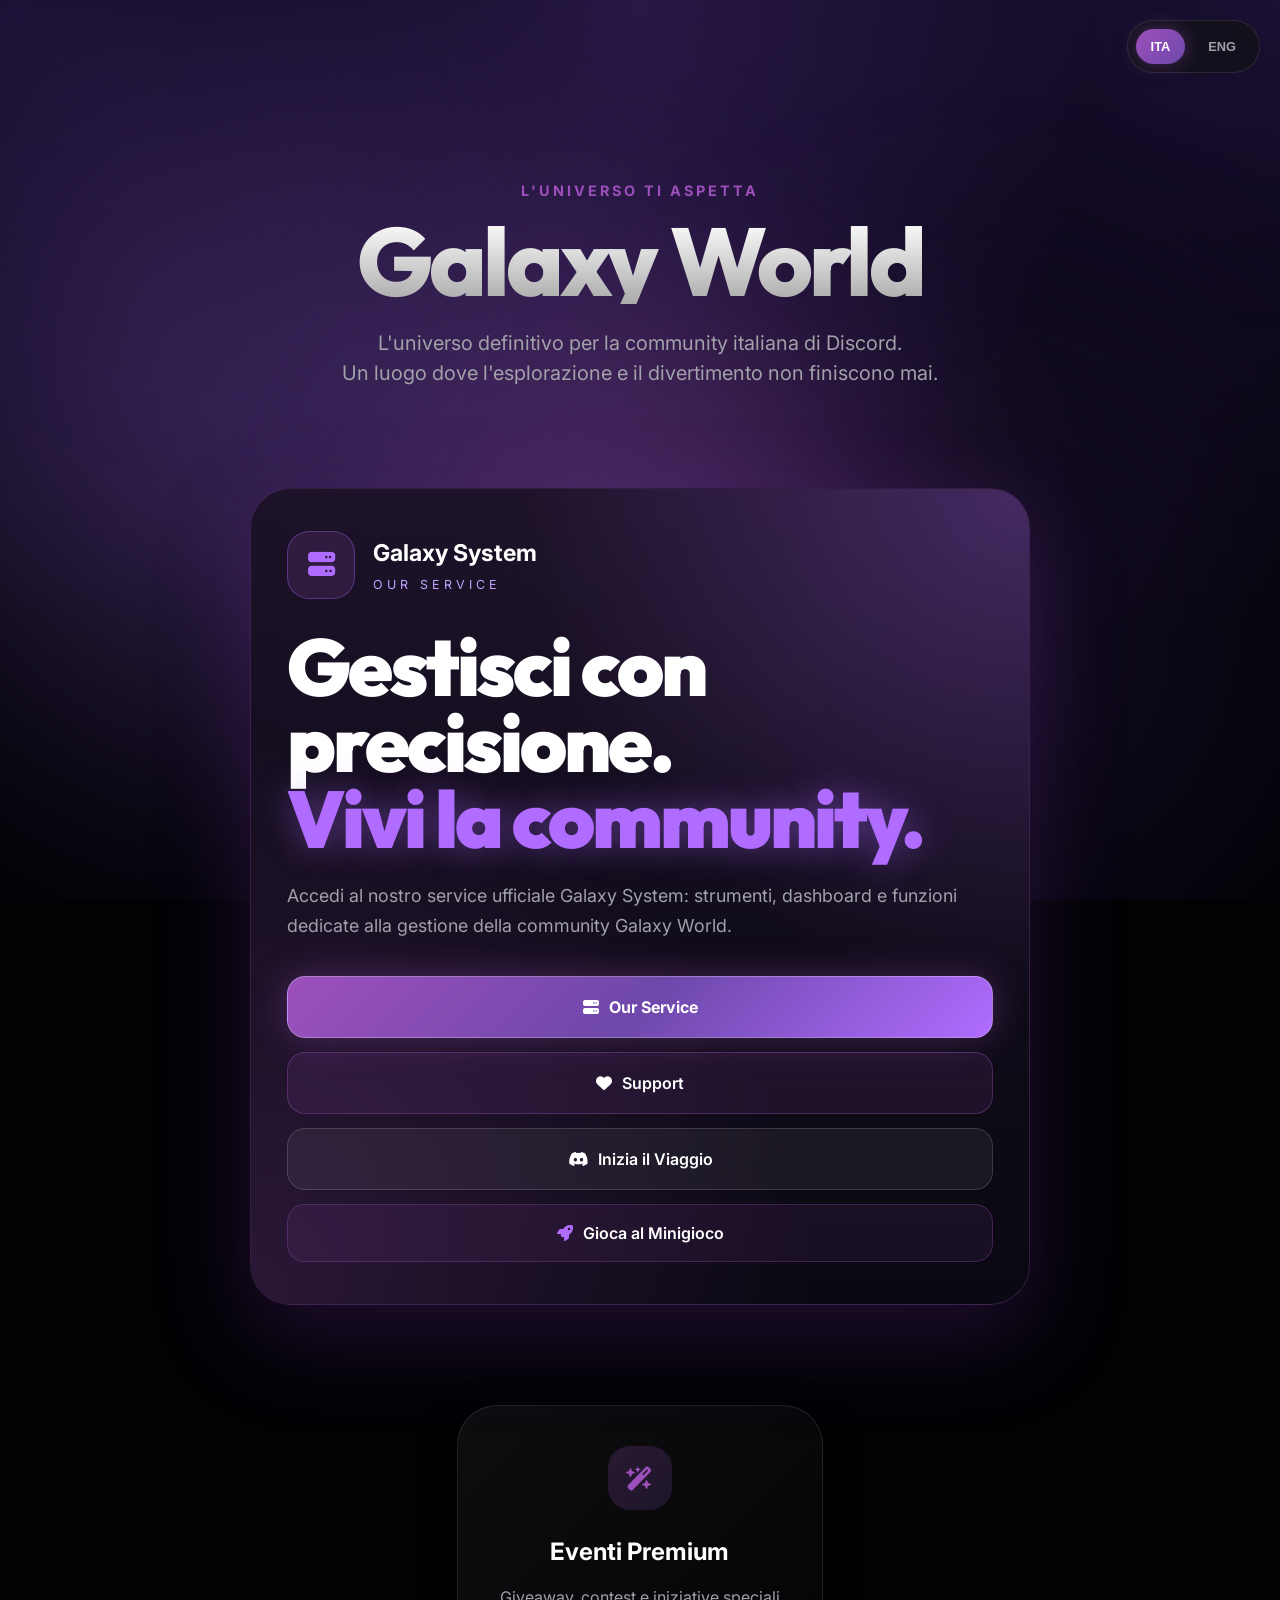
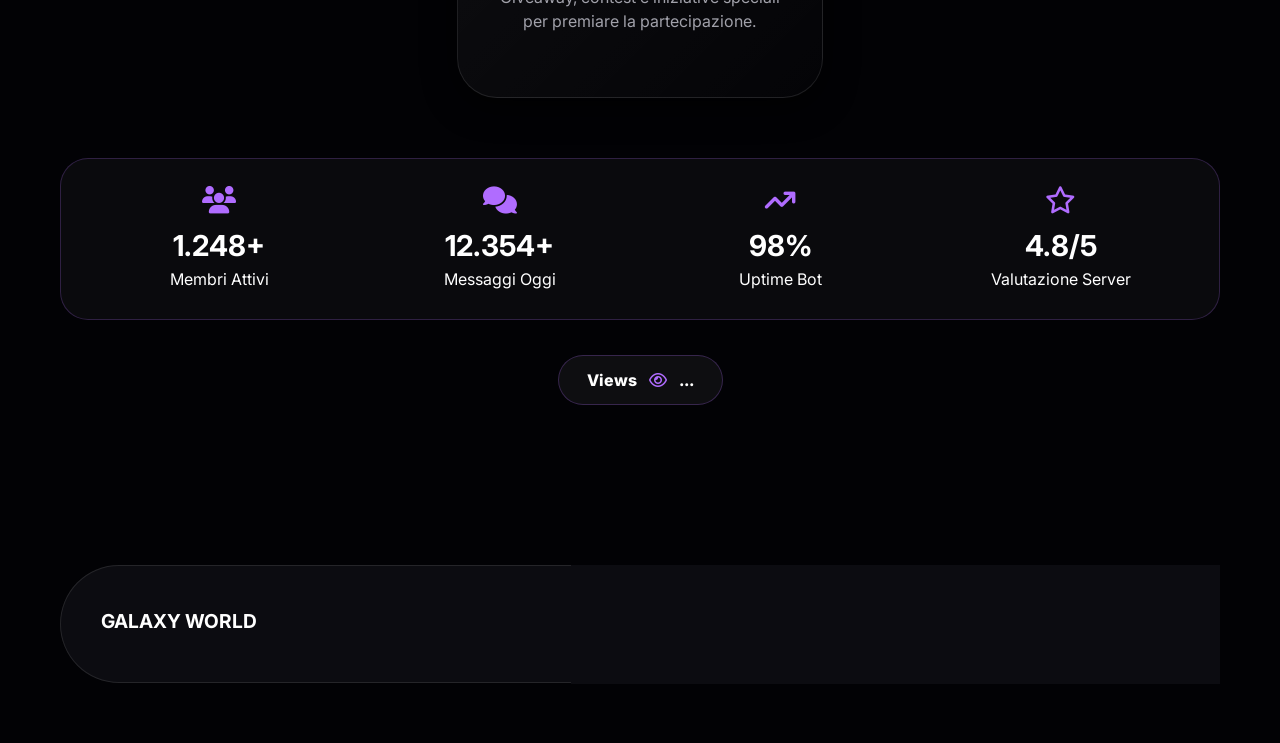
==== commit 20f5a942: "Update index.html" ====
--- a/index.html
+++ b/index.html
@@ -292,22 +292,22 @@
                             <i class="fa-brands fa-discord" style="margin-right:10px;"></i>
                             Inizia il Viaggio
                         </a>
-
-                        <button
-                            onclick="
-                                const container = document.getElementById('game-container');
-                                container.classList.add('active');
- 
-                                if (!window.currentGame) {
-                                window.currentGame = new SpaceGame('game-canvas');
-                                }
-                                window.currentGame.start();
-                            "
-                            class="btn-secondary service-btn"
-                            style="background:rgba(157,80,187,0.1);border:1px solid rgba(157,80,187,0.3);cursor:pointer;font-family:inherit;font-size:1rem;color:white;">
-                            <i class="fa-solid fa-rocket" style="margin-right:10px;color:#b06cff;"></i>
-                            <span id="game-btn-label">Gioca al Minigioco</span>
-                        </button>
+                        
+<button
+    onclick="
+        const container = document.getElementById('game-container');
+        container.classList.add('active');
+
+        if (!window.currentGame) {
+            window.currentGame = new SpaceGame('game-canvas');
+        }
+        window.currentGame.start();
+    "
+    class="btn-secondary service-btn"
+    style="background:rgba(157,80,187,0.1);border:1px solid rgba(157,80,187,0.3);cursor:pointer;font-family:inherit;font-size:1rem;color:white;">
+    <i class="fa-solid fa-rocket" style="margin-right:10px;color:#b06cff;"></i>
+    <span id="game-btn-label">Gioca al Minigioco</span>
+</button>
 
                     </div>
 
@@ -447,9 +447,6 @@
         </div>
 
     </footer>
-
-    <!-- Secret trigger (Easter egg, kept for compatibility) -->
-    <span id="secret-trigger" style="display:none;"></span>
 
     <!-- GAME -->
     <div id="game-container" class="game-overlay">
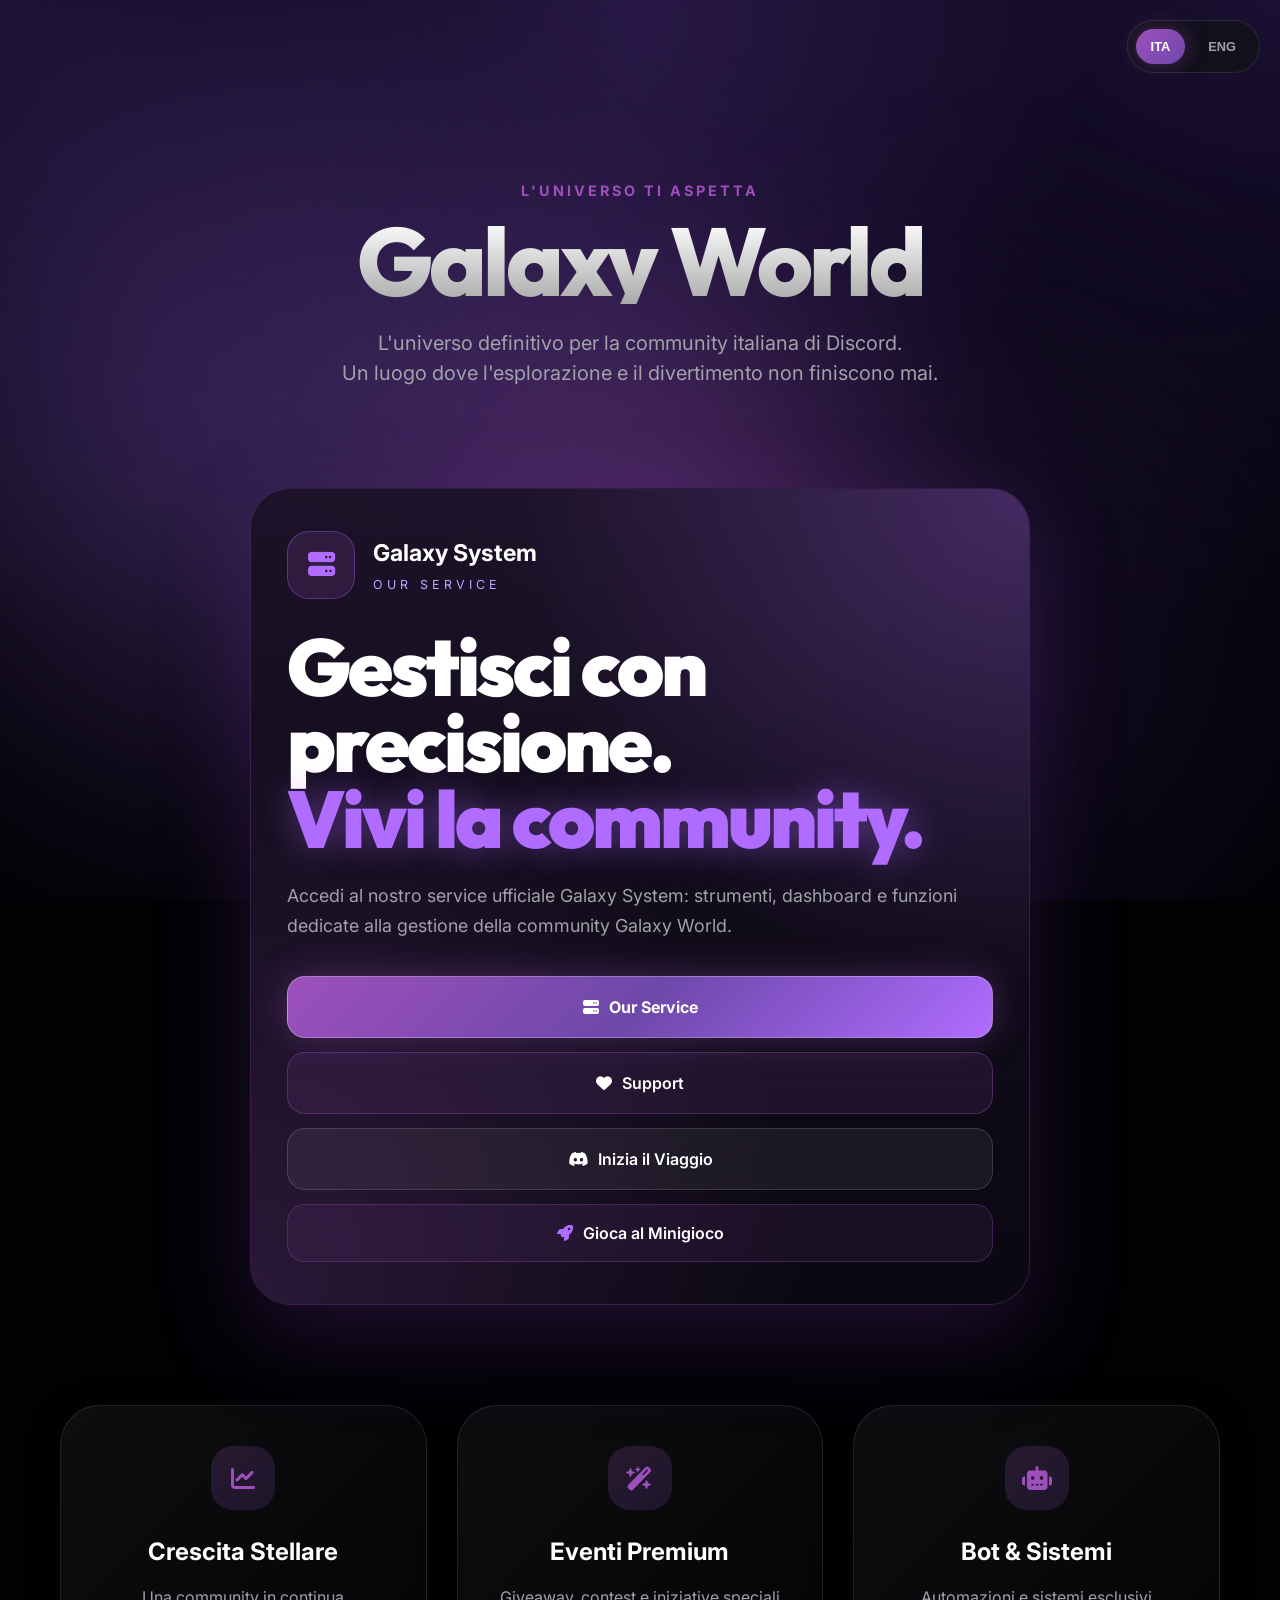
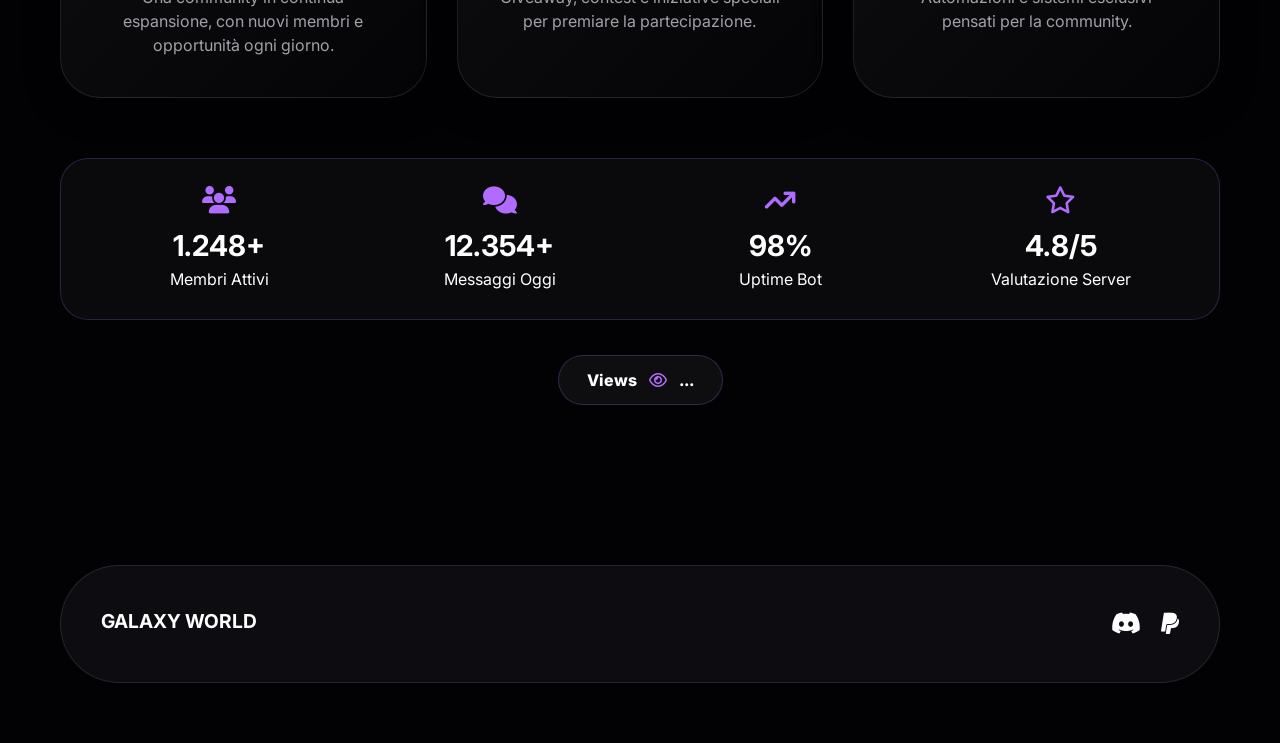
==== commit 6e738a04: "Update index.html" ====
--- a/index.html
+++ b/index.html
@@ -294,15 +294,7 @@
                         </a>
                         
 <button
-    onclick="
-        const container = document.getElementById('game-container');
-        container.classList.add('active');
-
-        if (!window.currentGame) {
-            window.currentGame = new SpaceGame('game-canvas');
-        }
-        window.currentGame.start();
-    "
+    onclick="startClawMachine()"
     class="btn-secondary service-btn"
     style="background:rgba(157,80,187,0.1);border:1px solid rgba(157,80,187,0.3);cursor:pointer;font-family:inherit;font-size:1rem;color:white;">
     <i class="fa-solid fa-rocket" style="margin-right:10px;color:#b06cff;"></i>
